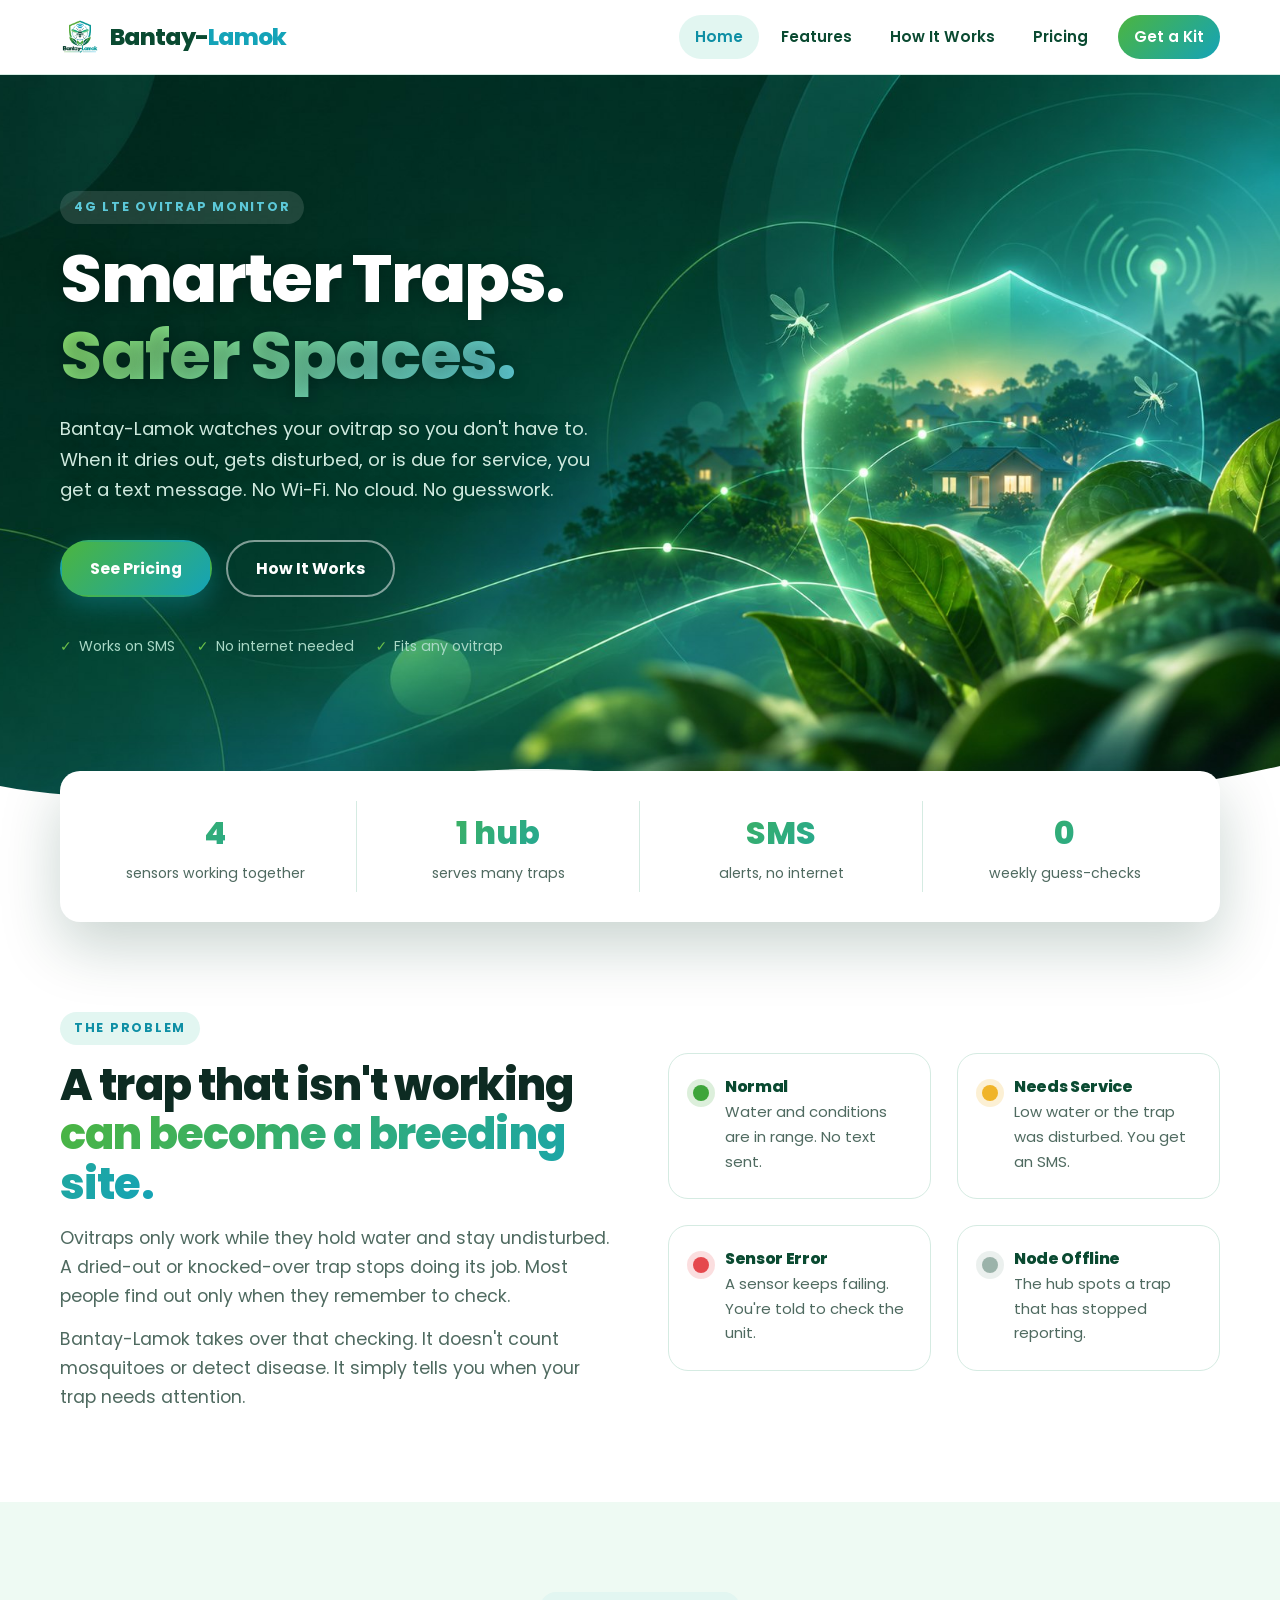
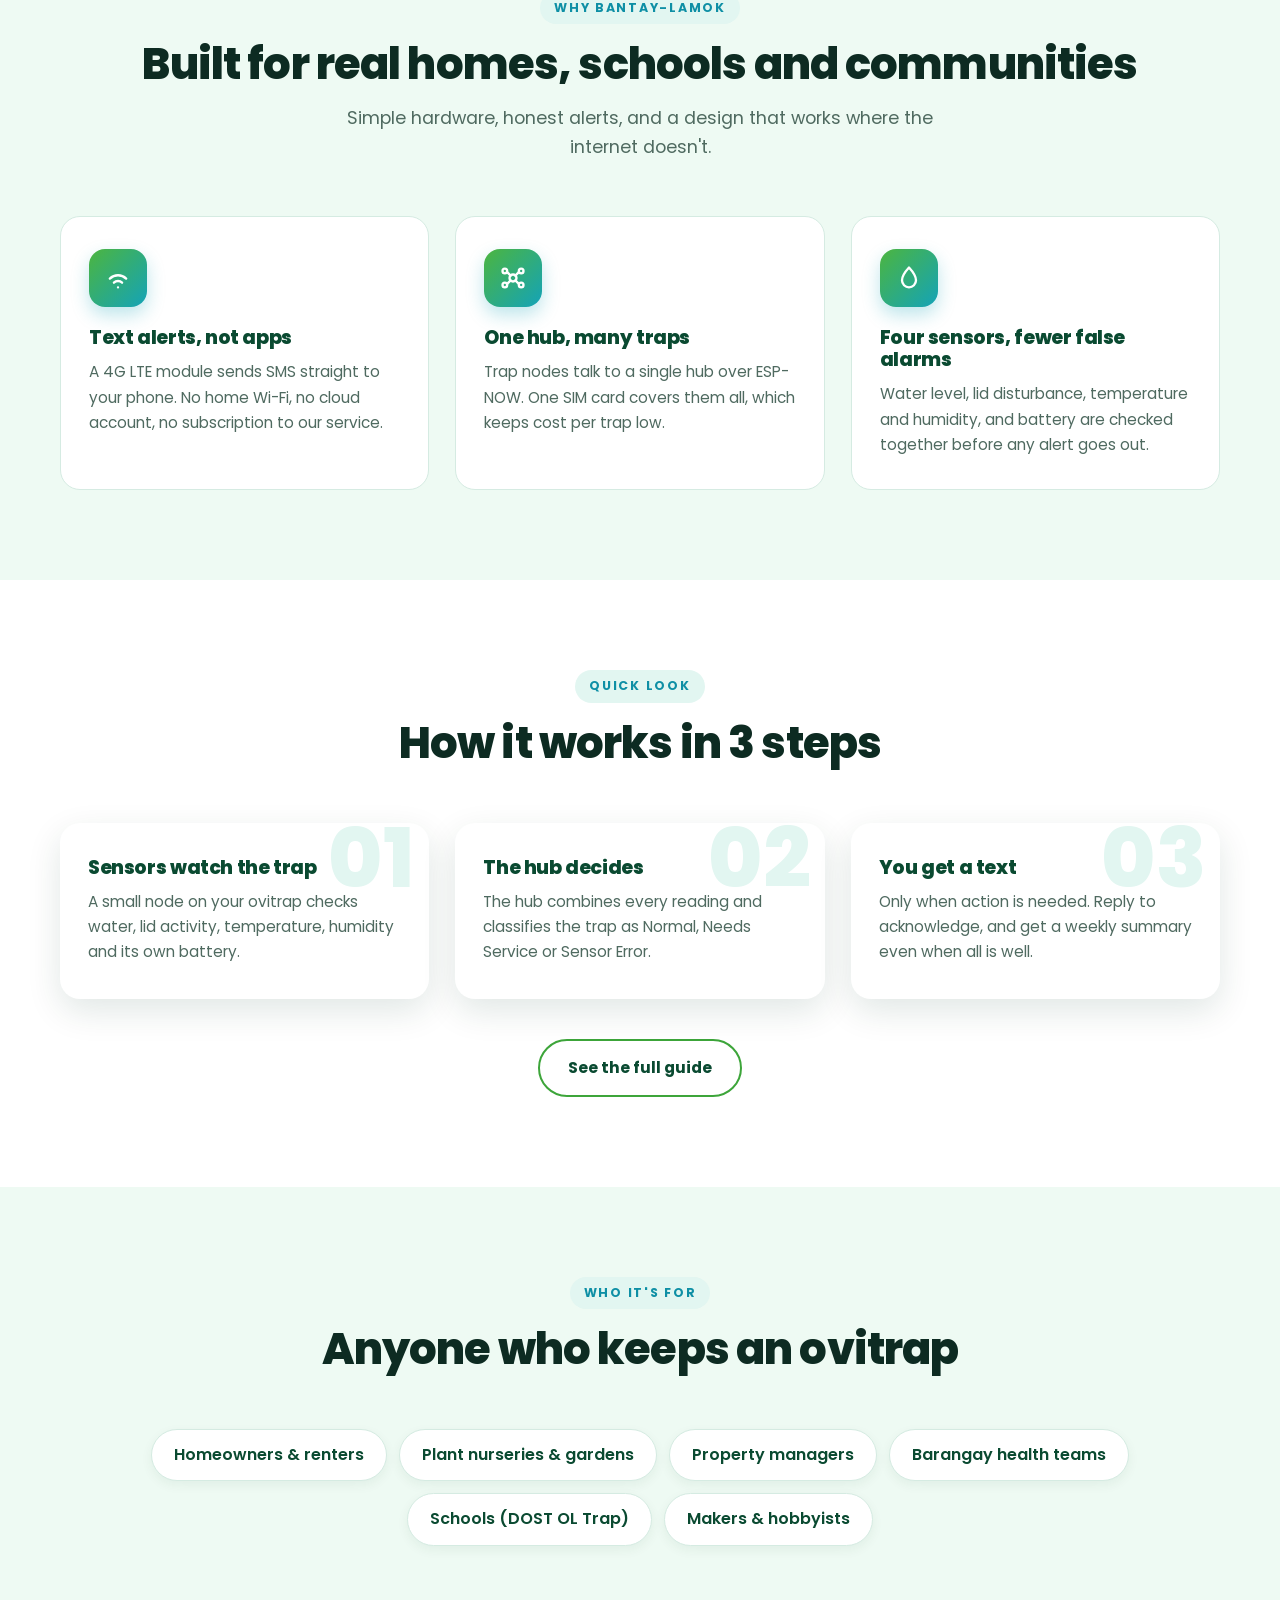
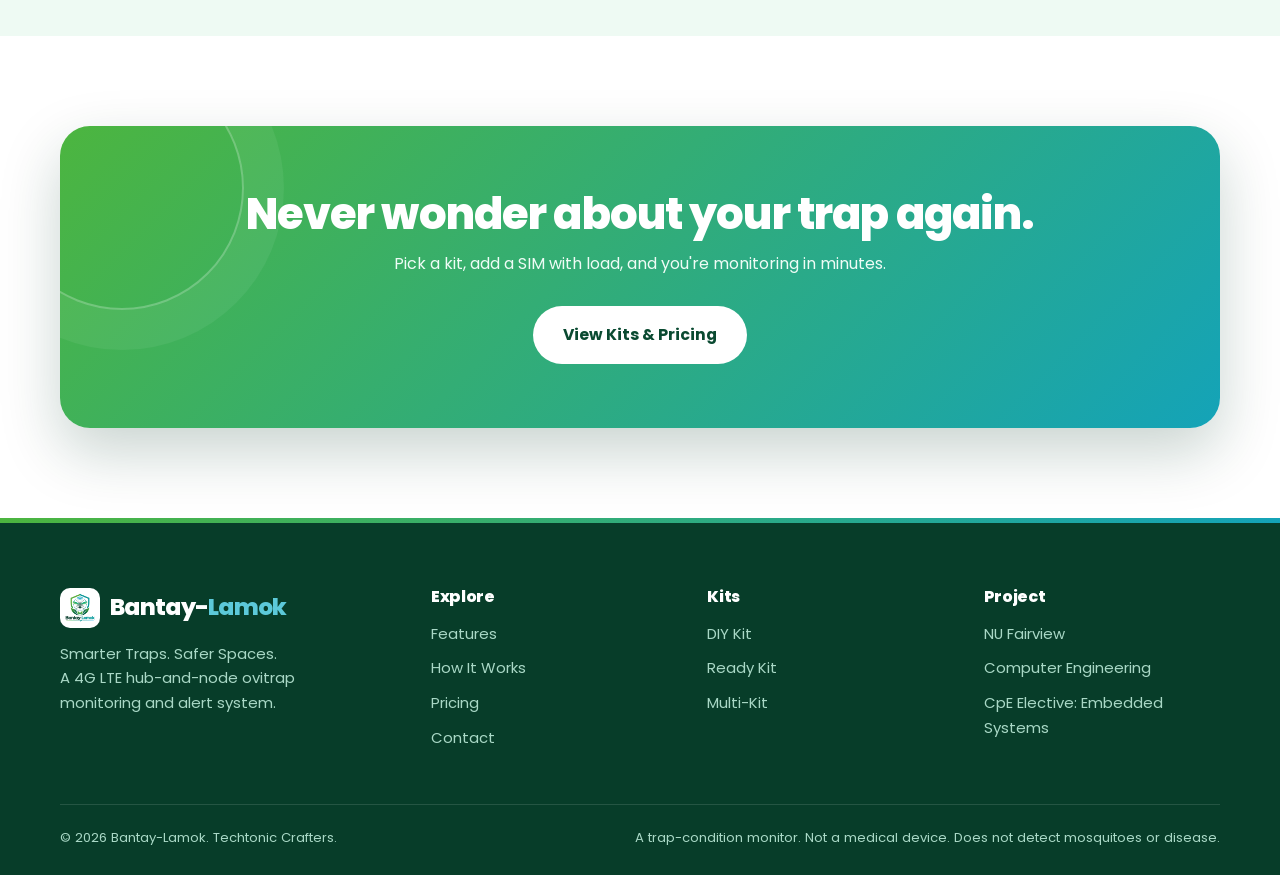
==== index.html @ 678645da "Add files via upload" ====
<!DOCTYPE html>
<html lang="en">
<head>
<meta charset="UTF-8">
<meta name="viewport" content="width=device-width, initial-scale=1">
<title>Bantay-Lamok | Smarter Traps. Safer Spaces.</title>
<meta name="description" content="Bantay-Lamok is a 4G LTE hub-and-node monitor that texts you when your ovitrap needs attention. No Wi-Fi or internet needed.">
<link rel="icon" href="logo.png">
<link rel="preconnect" href="https://fonts.googleapis.com">
<link rel="preconnect" href="https://fonts.gstatic.com" crossorigin>
<link href="https://fonts.googleapis.com/css2?family=Poppins:wght@400;500;600;700;800&display=swap" rel="stylesheet">
<link rel="stylesheet" href="styles.css?v=2">
</head>
<body>

<header class="nav">
  <div class="container nav-inner">
    <a href="index.html" class="brand"><img src="logo.png" alt="" width="40" height="40" style="width:40px;height:40px;object-fit:contain"><span>Bantay-<b>Lamok</b></span></a>
    <button class="burger" aria-label="Menu"><span></span><span></span><span></span></button>
    <nav class="nav-links">
      <a href="index.html" class="active">Home</a>
      <a href="features.html">Features</a>
      <a href="how-it-works.html">How It Works</a>
      <a href="pricing.html">Pricing</a>
      <a href="contact.html" class="nav-cta">Get a Kit</a>
    </nav>
  </div>
</header>

<section class="hero">

  <div class="container hero-grid">
    <div>
      <span class="eyebrow">4G LTE Ovitrap Monitor</span>
      <h1>Smarter Traps.<br><span class="grad-text" style="background:linear-gradient(135deg,#8be26a,#5cc9d9);-webkit-background-clip:text;background-clip:text">Safer Spaces.</span></h1>
      <p>Bantay-Lamok watches your ovitrap so you don't have to. When it dries out, gets disturbed, or is due for service, you get a text message. No Wi-Fi. No cloud. No guesswork.</p>
      <div class="hero-actions">
        <a href="pricing.html" class="btn btn-primary">See Pricing</a>
        <a href="how-it-works.html" class="btn btn-ghost">How It Works</a>
      </div>
      <div class="hero-badges">
        <span>Works on SMS</span>
        <span>No internet needed</span>
        <span>Fits any ovitrap</span>
      </div>
    </div>
  </div>
  <svg class="wave" viewBox="0 0 1440 70" preserveAspectRatio="none"><path fill="#fff" d="M0,40 C240,80 480,0 720,30 C960,60 1200,70 1440,20 L1440,70 L0,70 Z"/></svg>
</section>

<section class="strip">
  <div class="container">
    <div class="strip-grid reveal">
      <div class="stat"><strong>4</strong><span>sensors working together</span></div>
      <div class="stat"><strong>1 hub</strong><span>serves many traps</span></div>
      <div class="stat"><strong>SMS</strong><span>alerts, no internet</span></div>
      <div class="stat"><strong>0</strong><span>weekly guess-checks</span></div>
    </div>
  </div>
</section>

<section>
  <div class="container split">
    <div class="reveal">
      <span class="eyebrow">The Problem</span>
      <h2>A trap that isn't working <span class="grad-text">can become a breeding site.</span></h2>
      <p class="lead" style="margin-top:14px">Ovitraps only work while they hold water and stay undisturbed. A dried-out or knocked-over trap stops doing its job. Most people find out only when they remember to check.</p>
      <p class="lead" style="margin-top:14px">Bantay-Lamok takes over that checking. It doesn't count mosquitoes or detect disease. It simply tells you when your trap needs attention.</p>
    </div>
    <div class="grid g2 reveal">
      <div class="status-card"><span class="dot g"></span><div><h4>Normal</h4><p>Water and conditions are in range. No text sent.</p></div></div>
      <div class="status-card"><span class="dot y"></span><div><h4>Needs Service</h4><p>Low water or the trap was disturbed. You get an SMS.</p></div></div>
      <div class="status-card"><span class="dot r"></span><div><h4>Sensor Error</h4><p>A sensor keeps failing. You're told to check the unit.</p></div></div>
      <div class="status-card"><span class="dot" style="background:#9bb3aa;box-shadow:0 0 0 6px rgba(155,179,170,.2)"></span><div><h4>Node Offline</h4><p>The hub spots a trap that has stopped reporting.</p></div></div>
    </div>
  </div>
</section>

<section class="bg-mint">
  <div class="container">
    <div class="section-head center reveal">
      <span class="eyebrow">Why Bantay-Lamok</span>
      <h2>Built for real homes, schools and communities</h2>
      <p class="lead">Simple hardware, honest alerts, and a design that works where the internet doesn't.</p>
    </div>
    <div class="grid g3">
      <div class="card reveal"><div class="icon"><svg viewBox="0 0 24 24"><path d="M5 12.5a10 10 0 0 1 14 0M8.5 16a5 5 0 0 1 7 0M12 20h.01"/></svg></div><h3>Text alerts, not apps</h3><p>A 4G LTE module sends SMS straight to your phone. No home Wi-Fi, no cloud account, no subscription to our service.</p></div>
      <div class="card reveal"><div class="icon"><svg viewBox="0 0 24 24"><circle cx="12" cy="12" r="3"/><circle cx="5" cy="6" r="2"/><circle cx="19" cy="6" r="2"/><circle cx="5" cy="18" r="2"/><circle cx="19" cy="18" r="2"/><path d="M7 7l3 3M17 7l-3 3M7 17l3-3M17 17l-3-3"/></svg></div><h3>One hub, many traps</h3><p>Trap nodes talk to a single hub over ESP-NOW. One SIM card covers them all, which keeps cost per trap low.</p></div>
      <div class="card reveal"><div class="icon"><svg viewBox="0 0 24 24"><path d="M12 3s6 6.5 6 11a6 6 0 0 1-12 0c0-4.5 6-11 6-11z"/></svg></div><h3>Four sensors, fewer false alarms</h3><p>Water level, lid disturbance, temperature and humidity, and battery are checked together before any alert goes out.</p></div>
    </div>
  </div>
</section>

<section>
  <div class="container">
    <div class="section-head center reveal">
      <span class="eyebrow">Quick Look</span>
      <h2>How it works in 3 steps</h2>
    </div>
    <div class="steps">
      <div class="step reveal"><h3>Sensors watch the trap</h3><p>A small node on your ovitrap checks water, lid activity, temperature, humidity and its own battery.</p></div>
      <div class="step reveal"><h3>The hub decides</h3><p>The hub combines every reading and classifies the trap as Normal, Needs Service or Sensor Error.</p></div>
      <div class="step reveal"><h3>You get a text</h3><p>Only when action is needed. Reply to acknowledge, and get a weekly summary even when all is well.</p></div>
    </div>
    <div class="center" style="margin-top:40px"><a href="how-it-works.html" class="btn btn-outline">See the full guide</a></div>
  </div>
</section>

<section class="bg-mint">
  <div class="container">
    <div class="section-head center reveal">
      <span class="eyebrow">Who It's For</span>
      <h2>Anyone who keeps an ovitrap</h2>
    </div>
    <div class="chips reveal">
      <span class="chip">Homeowners &amp; renters</span>
      <span class="chip">Plant nurseries &amp; gardens</span>
      <span class="chip">Property managers</span>
      <span class="chip">Barangay health teams</span>
      <span class="chip">Schools (DOST OL Trap)</span>
      <span class="chip">Makers &amp; hobbyists</span>
    </div>
  </div>
</section>

<section>
  <div class="container">
    <div class="cta reveal">
      <h2>Never wonder about your trap again.</h2>
      <p>Pick a kit, add a SIM with load, and you're monitoring in minutes.</p>
      <a href="pricing.html" class="btn">View Kits &amp; Pricing</a>
    </div>
  </div>
</section>

<footer>
  <div class="container">
    <div class="foot-grid">
      <div>
        <a href="index.html" class="brand"><img src="logo.png" alt="" style="width:40px;height:40px;object-fit:contain;background:#fff;border-radius:10px;padding:3px"><span>Bantay-<b>Lamok</b></span></a>
        <p style="font-size:.93rem;max-width:300px">Smarter Traps. Safer Spaces.<br>A 4G LTE hub-and-node ovitrap monitoring and alert system.</p>
      </div>
      <div><h4>Explore</h4><ul><li><a href="features.html">Features</a></li><li><a href="how-it-works.html">How It Works</a></li><li><a href="pricing.html">Pricing</a></li><li><a href="contact.html">Contact</a></li></ul></div>
      <div><h4>Kits</h4><ul><li><a href="pricing.html">DIY Kit</a></li><li><a href="pricing.html">Ready Kit</a></li><li><a href="pricing.html">Multi-Kit</a></li></ul></div>
      <div><h4>Project</h4><ul><li>NU Fairview</li><li>Computer Engineering</li><li>CpE Elective: Embedded Systems</li></ul></div>
    </div>
    <div class="foot-bottom">
      <span>&copy; 2026 Bantay-Lamok. Techtonic Crafters.</span>
      <span>A trap-condition monitor. Not a medical device. Does not detect mosquitoes or disease.</span>
    </div>
  </div>
</footer>
<script src="script.js"></script>
</body>
</html>
---- styles.css ----
/* ===== Bantay-Lamok — Smarter Traps. Safer Spaces. ===== */
:root{
  --green-900:#073d29;
  --green-800:#0a4a31;
  --green-600:#3da53a;
  --green-400:#6cc04a;
  --teal-600:#0e8fa5;
  --teal-500:#14a3b8;
  --teal-300:#5cc9d9;
  --mint:#eefaf3;
  --mint-2:#e2f6f1;
  --ink:#0d2b22;
  --muted:#4f6a60;
  --line:#d5ebe2;
  --white:#fff;
  --grad:linear-gradient(135deg,#4cb53f 0%,#14a3b8 100%);
  --grad-dark:linear-gradient(160deg,#052f20 0%,#0a4a31 55%,#0b6b73 100%);
  --radius:20px;
  --shadow:0 12px 34px rgba(7,61,41,.12);
  --shadow-lg:0 24px 60px rgba(7,61,41,.22);
}
*{box-sizing:border-box;margin:0;padding:0}
html{scroll-behavior:smooth}
body{font-family:'Poppins',system-ui,-apple-system,'Segoe UI',sans-serif;color:var(--ink);background:#fff;line-height:1.65;-webkit-font-smoothing:antialiased}
img,svg{max-width:100%;display:block}
a{color:inherit;text-decoration:none}
ul{list-style:none}
.container{width:min(1160px,92%);margin-inline:auto}
section{padding:90px 0}
h1,h2,h3,h4{line-height:1.15;font-weight:800;letter-spacing:-.02em}
h1{font-size:clamp(2.4rem,5.6vw,4.2rem)}
h2{font-size:clamp(1.8rem,3.6vw,2.7rem)}
h3{font-size:1.2rem}
.grad-text{background:var(--grad);-webkit-background-clip:text;background-clip:text;color:transparent}
.eyebrow{display:inline-block;font-size:.78rem;font-weight:700;letter-spacing:.14em;text-transform:uppercase;color:var(--teal-600);background:var(--mint-2);padding:6px 14px;border-radius:99px;margin-bottom:16px}
.lead{font-size:1.1rem;color:var(--muted);max-width:640px}
.center{text-align:center}
.center .lead{margin-inline:auto}
.section-head{margin-bottom:54px}
.section-head h2{margin-bottom:14px}

/* ===== Buttons ===== */
.btn{display:inline-flex;align-items:center;gap:8px;font:inherit;font-weight:700;font-size:.98rem;padding:14px 28px;border-radius:99px;border:2px solid transparent;cursor:pointer;transition:.25s}
.btn-primary{background:var(--grad);color:#fff;box-shadow:0 10px 24px rgba(20,163,184,.35)}
.btn-primary:hover{transform:translateY(-3px);box-shadow:0 16px 30px rgba(20,163,184,.45)}
.btn-ghost{border-color:rgba(255,255,255,.5);color:#fff}
.btn-ghost:hover{background:#fff;color:var(--green-800)}
.btn-outline{border-color:var(--green-600);color:var(--green-800)}
.btn-outline:hover{background:var(--green-600);color:#fff}
.btn-block{width:100%;justify-content:center}

/* ===== Navbar ===== */
.nav{position:sticky;top:0;z-index:50;background:rgba(255,255,255,.92);backdrop-filter:blur(14px);border-bottom:1px solid var(--line)}
.nav-inner{display:flex;align-items:center;justify-content:space-between;height:74px}
.brand{display:flex;align-items:center;gap:10px;font-weight:800;font-size:1.45rem;letter-spacing:-.03em;color:var(--green-800)}
.brand b{color:var(--teal-500);font-weight:800}
.brand svg{width:34px;height:38px}
.nav-links{display:flex;align-items:center;gap:6px}
.nav-links a{font-weight:600;font-size:.95rem;padding:9px 16px;border-radius:99px;color:var(--green-800);transition:.2s}
.nav-links a:hover{background:var(--mint-2)}
.nav-links a.active{background:var(--mint-2);color:var(--teal-600)}
.nav-links a.nav-cta{background:var(--grad);color:#fff;margin-left:8px}
.nav-links a.nav-cta:hover{filter:brightness(1.07)}
.burger{display:none;background:none;border:0;cursor:pointer;width:42px;height:42px}
.burger span{display:block;height:3px;width:24px;background:var(--green-800);margin:5px auto;border-radius:3px;transition:.25s}

/* ===== Hero ===== */
.hero{background:var(--grad-dark);color:#fff;position:relative;overflow:hidden;padding:100px 0 120px}
.hero::before,.hero::after{content:"";position:absolute;border-radius:50%;border:2px solid rgba(92,201,217,.22)}
.hero::before{width:640px;height:640px;right:-160px;top:-120px;box-shadow:0 0 0 70px rgba(92,201,217,.05),0 0 0 140px rgba(92,201,217,.04)}
.hero::after{width:300px;height:300px;left:-90px;bottom:-110px;border-color:rgba(108,192,74,.3)}
.hero-grid{display:grid;grid-template-columns:1.15fr .85fr;gap:50px;align-items:center;position:relative;z-index:2}
.hero .eyebrow{background:rgba(255,255,255,.12);color:var(--teal-300)}
.hero h1{margin-bottom:20px}
.hero p{font-size:1.15rem;color:#cfeadf;max-width:540px;margin-bottom:34px}
.hero-actions{display:flex;flex-wrap:wrap;gap:14px}
.hero-badges{display:flex;flex-wrap:wrap;gap:10px 22px;margin-top:38px;font-size:.88rem;color:#a9d8c6}
.hero-badges span::before{content:"✓";color:var(--green-400);font-weight:800;margin-right:7px}
.hero-visual{position:relative;display:grid;place-items:center}
.logo-card{background:#fff;border-radius:34px;padding:26px;box-shadow:var(--shadow-lg);width:min(380px,100%);aspect-ratio:1;display:grid;place-items:center;animation:float 6s ease-in-out infinite}
.logo-card img{width:100%;height:100%;object-fit:contain}
.logo-fallback{display:none;text-align:center}
.logo-fallback svg{width:120px;margin:0 auto 12px}
.logo-fallback strong{font-size:2rem;color:var(--green-800)}
.logo-fallback strong b{color:var(--teal-500)}
.pulse{position:absolute;inset:auto;width:100%;max-width:440px;aspect-ratio:1;border-radius:50%;border:2px solid var(--teal-300);opacity:0;animation:ping 3.6s infinite}
.pulse:nth-child(2){animation-delay:1.2s}
.pulse:nth-child(3){animation-delay:2.4s}
@keyframes ping{0%{transform:scale(.7);opacity:.7}100%{transform:scale(1.25);opacity:0}}
@keyframes float{50%{transform:translateY(-14px)}}
.wave{position:absolute;bottom:-1px;left:0;width:100%;height:70px;z-index:3}

/* ===== Page header (inner pages) ===== */
.page-hero{background:var(--grad-dark);color:#fff;padding:84px 0 100px;position:relative;overflow:hidden;text-align:center}
.page-hero::before{content:"";position:absolute;width:520px;height:520px;border-radius:50%;border:2px solid rgba(92,201,217,.22);right:-120px;top:-200px;box-shadow:0 0 0 60px rgba(92,201,217,.05)}
.page-hero .eyebrow{background:rgba(255,255,255,.12);color:var(--teal-300)}
.page-hero h1{font-size:clamp(2.2rem,4.6vw,3.4rem);margin-bottom:16px;position:relative}
.page-hero p{color:#cfeadf;max-width:620px;margin-inline:auto;font-size:1.1rem;position:relative}

/* ===== Stats strip ===== */
.strip{margin-top:-44px;position:relative;z-index:5;padding:0}
.strip-grid{background:#fff;border-radius:var(--radius);box-shadow:var(--shadow-lg);display:grid;grid-template-columns:repeat(4,1fr);padding:30px 14px}
.stat{text-align:center;padding:6px 14px;border-right:1px solid var(--line)}
.stat:last-child{border:0}
.stat strong{display:block;font-size:2rem;font-weight:800;background:var(--grad);-webkit-background-clip:text;background-clip:text;color:transparent}
.stat span{font-size:.88rem;color:var(--muted)}

/* ===== Cards / grids ===== */
.grid{display:grid;gap:26px}
.g3{grid-template-columns:repeat(3,1fr)}
.g2{grid-template-columns:repeat(2,1fr)}
.g4{grid-template-columns:repeat(4,1fr)}
.card{background:#fff;border:1px solid var(--line);border-radius:var(--radius);padding:32px 28px;transition:.3s;position:relative}
.card:hover{transform:translateY(-8px);box-shadow:var(--shadow);border-color:transparent}
.icon{width:58px;height:58px;border-radius:16px;background:var(--grad);display:grid;place-items:center;margin-bottom:20px;box-shadow:0 8px 18px rgba(20,163,184,.28)}
.icon svg{width:28px;height:28px;stroke:#fff;fill:none;stroke-width:2;stroke-linecap:round;stroke-linejoin:round}
.card h3{margin-bottom:10px;color:var(--green-800)}
.card p{color:var(--muted);font-size:.96rem}
.bg-mint{background:var(--mint)}

/* ===== Steps ===== */
.steps{counter-reset:s;display:grid;grid-template-columns:repeat(3,1fr);gap:26px}
.step{background:#fff;border-radius:var(--radius);padding:34px 28px;box-shadow:var(--shadow);position:relative;overflow:hidden}
.step::before{counter-increment:s;content:"0" counter(s);position:absolute;top:-6px;right:14px;font-size:5.2rem;font-weight:800;color:var(--mint-2);line-height:1}
.step h3{color:var(--green-800);margin-bottom:10px;position:relative}
.step p{color:var(--muted);font-size:.96rem;position:relative}

/* ===== Flow diagram ===== */
.flow{display:flex;align-items:stretch;justify-content:center;gap:0;flex-wrap:wrap}
.flow-node{background:#fff;border:2px solid var(--line);border-radius:18px;padding:20px 18px;text-align:center;width:190px;box-shadow:var(--shadow)}
.flow-node .emoji{font-size:1.9rem}
.flow-node h4{font-size:1rem;margin:6px 0 4px;color:var(--green-800)}
.flow-node small{color:var(--muted);font-size:.8rem;display:block;line-height:1.4}
.flow-arrow{display:grid;place-items:center;width:64px;color:var(--teal-500);font-weight:800;font-size:.7rem;text-align:center}
.flow-arrow::before{content:"";display:block;width:100%;height:3px;background:var(--grad);border-radius:3px;margin-bottom:4px}

/* ===== Timeline (how to use) ===== */
.timeline{max-width:820px;margin:0 auto;position:relative}
.timeline::before{content:"";position:absolute;left:27px;top:10px;bottom:10px;width:3px;background:var(--grad);border-radius:3px}
.t-item{display:grid;grid-template-columns:56px 1fr;gap:24px;margin-bottom:36px;position:relative}
.t-num{width:56px;height:56px;border-radius:50%;background:var(--grad);color:#fff;font-weight:800;font-size:1.25rem;display:grid;place-items:center;box-shadow:0 0 0 7px #fff,0 0 0 9px var(--line);z-index:2}
.t-body{background:#fff;border:1px solid var(--line);border-radius:var(--radius);padding:24px 28px;box-shadow:var(--shadow)}
.t-body h3{color:var(--green-800);margin-bottom:8px}
.t-body p,.t-body li{color:var(--muted);font-size:.96rem}
.t-body ul{margin-top:10px;padding-left:2px}
.t-body li{padding-left:22px;position:relative;margin-bottom:5px}
.t-body li::before{content:"›";position:absolute;left:4px;color:var(--teal-500);font-weight:800}
code,.kbd{font-family:ui-monospace,Consolas,monospace;background:var(--mint-2);color:var(--green-800);padding:2px 9px;border-radius:7px;font-size:.9em;font-weight:600}

/* ===== Dashboard access panel ===== */
.access{background:var(--grad-dark);color:#fff;border-radius:28px;padding:54px;display:grid;grid-template-columns:1fr 1fr;gap:44px;align-items:center;box-shadow:var(--shadow-lg);position:relative;overflow:hidden}
.access::after{content:"";position:absolute;right:-90px;bottom:-90px;width:300px;height:300px;border-radius:50%;border:2px solid rgba(92,201,217,.25);box-shadow:0 0 0 40px rgba(92,201,217,.05)}
.access h2{margin-bottom:14px}
.access p{color:#cfeadf}
.access ol{counter-reset:a;margin-top:22px}
.access li{counter-increment:a;position:relative;padding:12px 0 12px 52px;color:#e6f6ef;font-size:.97rem}
.access li::before{content:counter(a);position:absolute;left:0;top:8px;width:36px;height:36px;border-radius:50%;background:rgba(255,255,255,.14);border:1px solid rgba(255,255,255,.3);display:grid;place-items:center;font-weight:800}
.access code{background:rgba(255,255,255,.14);color:#fff}
.phone{background:#0b1f18;border:6px solid #1f3d33;border-radius:34px;padding:22px 18px;max-width:300px;margin-inline:auto;position:relative;z-index:2;box-shadow:var(--shadow-lg)}
.phone .bar{height:6px;width:70px;background:#1f3d33;border-radius:9px;margin:0 auto 16px}
.phone .row{background:rgba(255,255,255,.07);border-radius:12px;padding:11px 14px;margin-bottom:10px;display:flex;justify-content:space-between;align-items:center;font-size:.82rem;color:#d8efe5}
.phone .row strong{color:#fff}
.pill{font-size:.7rem;font-weight:700;padding:3px 10px;border-radius:99px}
.pill.ok{background:#1b6b3a;color:#b9f7cf}
.pill.warn{background:#7a5a0a;color:#ffe29a}
.pill.err{background:#7a1f1f;color:#ffc4c4}

/* ===== Status chips ===== */
.status-card{display:flex;gap:16px;align-items:flex-start;background:#fff;border:1px solid var(--line);border-radius:var(--radius);padding:24px}
.dot{width:16px;height:16px;border-radius:50%;margin-top:7px;flex:none}
.dot.g{background:var(--green-600);box-shadow:0 0 0 6px rgba(61,165,58,.18)}
.dot.y{background:#f0b429;box-shadow:0 0 0 6px rgba(240,180,41,.2)}
.dot.r{background:#e5484d;box-shadow:0 0 0 6px rgba(229,72,77,.18)}
.status-card h4{margin-bottom:4px;color:var(--green-800)}
.status-card p{color:var(--muted);font-size:.93rem}

/* ===== SMS bubble ===== */
.sms{background:#fff;border-radius:22px;box-shadow:var(--shadow-lg);padding:22px;max-width:380px;border:1px solid var(--line)}
.sms .from{font-size:.78rem;color:var(--muted);margin-bottom:10px;font-weight:600}
.bubble{background:var(--mint-2);border-radius:18px 18px 18px 4px;padding:14px 16px;font-size:.9rem;color:var(--ink);margin-bottom:10px;line-height:1.5}
.bubble.me{background:var(--grad);color:#fff;border-radius:18px 18px 4px 18px;margin-left:50px;text-align:right}
.split{display:grid;grid-template-columns:1fr 1fr;gap:56px;align-items:center}

/* ===== Notice ===== */
.notice{background:#fff8e6;border:1px solid #f4dc9a;border-left:6px solid #f0b429;border-radius:14px;padding:20px 24px;color:#6b520c;font-size:.94rem}
.notice strong{color:#4d3a05}
.notice.teal{background:var(--mint-2);border-color:#bfe6e0;border-left-color:var(--teal-500);color:var(--green-800)}

/* ===== Pricing ===== */
.price-grid{display:grid;grid-template-columns:repeat(3,1fr);gap:28px;align-items:stretch}
.price-card{background:#fff;border:2px solid var(--line);border-radius:26px;padding:38px 32px;display:flex;flex-direction:column;position:relative;transition:.3s}
.price-card:hover{transform:translateY(-8px);box-shadow:var(--shadow)}
.price-card.featured{border-color:transparent;background:linear-gradient(#fff,#fff) padding-box,var(--grad) border-box;border:3px solid transparent;box-shadow:var(--shadow-lg);transform:scale(1.03)}
.price-card.featured:hover{transform:scale(1.03) translateY(-8px)}
.ribbon{position:absolute;top:-15px;left:50%;transform:translateX(-50%);background:var(--grad);color:#fff;font-size:.74rem;font-weight:800;letter-spacing:.1em;text-transform:uppercase;padding:7px 18px;border-radius:99px;white-space:nowrap}
.price-card h3{font-size:1.4rem;color:var(--green-800)}
.tag{color:var(--muted);font-size:.93rem;margin:6px 0 20px;min-height:48px}
.price{font-size:2.9rem;font-weight:800;color:var(--green-900);letter-spacing:-.04em;line-height:1}
.price small{font-size:.9rem;font-weight:600;color:var(--muted);letter-spacing:0}
.price-note{font-size:.82rem;color:var(--muted);margin:8px 0 24px}
.price-card ul{margin-bottom:30px;flex:1}
.price-card li{padding:8px 0 8px 30px;position:relative;font-size:.94rem;border-bottom:1px dashed var(--line)}
.price-card li:last-child{border:0}
.price-card li::before{content:"✓";position:absolute;left:0;top:8px;width:20px;height:20px;border-radius:50%;background:var(--mint-2);color:var(--green-600);font-size:.72rem;font-weight:800;display:grid;place-items:center}
table{width:100%;border-collapse:collapse;background:#fff;border-radius:var(--radius);overflow:hidden;box-shadow:var(--shadow)}
th,td{padding:16px 20px;text-align:left;font-size:.94rem;border-bottom:1px solid var(--line)}
th{background:var(--green-800);color:#fff;font-weight:700}
td:not(:first-child),th:not(:first-child){text-align:center}
tr:last-child td{border:0}
tr:nth-child(even) td{background:var(--mint)}
.yes{color:var(--green-600);font-weight:800}
.no{color:#b6c5be}
.table-wrap{overflow-x:auto;border-radius:var(--radius)}

/* ===== FAQ ===== */
.faq{max-width:820px;margin:0 auto}
details{background:#fff;border:1px solid var(--line);border-radius:16px;margin-bottom:14px;overflow:hidden;transition:.25s}
details[open]{box-shadow:var(--shadow);border-color:var(--teal-300)}
summary{cursor:pointer;padding:20px 26px;font-weight:700;color:var(--green-800);list-style:none;display:flex;justify-content:space-between;align-items:center;gap:14px}
summary::-webkit-details-marker{display:none}
summary::after{content:"+";font-size:1.5rem;color:var(--teal-500);transition:.25s;flex:none}
details[open] summary::after{transform:rotate(45deg)}
details p{padding:0 26px 22px;color:var(--muted);font-size:.96rem}

/* ===== Audience chips ===== */
.chips{display:flex;flex-wrap:wrap;gap:12px;justify-content:center}
.chip{background:#fff;border:1px solid var(--line);padding:12px 22px;border-radius:99px;font-weight:600;color:var(--green-800);box-shadow:0 4px 12px rgba(7,61,41,.06);transition:.2s}
.chip:hover{background:var(--grad);color:#fff;border-color:transparent;transform:translateY(-3px)}

/* ===== CTA band ===== */
.cta{background:var(--grad);color:#fff;border-radius:30px;padding:64px 40px;text-align:center;position:relative;overflow:hidden;box-shadow:var(--shadow-lg)}
.cta::before{content:"";position:absolute;left:-60px;top:-60px;width:240px;height:240px;border-radius:50%;border:2px solid rgba(255,255,255,.25);box-shadow:0 0 0 40px rgba(255,255,255,.06)}
.cta h2{margin-bottom:12px;position:relative}
.cta p{max-width:560px;margin:0 auto 28px;color:#effcf6;position:relative}
.cta .btn{background:#fff;color:var(--green-800);position:relative}
.cta .btn:hover{transform:translateY(-3px);box-shadow:0 14px 28px rgba(0,0,0,.2)}

/* ===== Contact ===== */
.contact-grid{display:grid;grid-template-columns:.8fr 1.2fr;gap:40px}
.contact-info .item{display:flex;gap:16px;margin-bottom:26px}
.contact-info .icon{margin:0;flex:none}
.contact-info h4{color:var(--green-800);margin-bottom:2px}
.contact-info p{color:var(--muted);font-size:.95rem}
form{background:#fff;border:1px solid var(--line);border-radius:var(--radius);padding:38px;box-shadow:var(--shadow)}
.field{margin-bottom:20px}
label{display:block;font-weight:600;font-size:.88rem;margin-bottom:7px;color:var(--green-800)}
input,select,textarea{width:100%;font:inherit;padding:14px 16px;border:2px solid var(--line);border-radius:12px;background:var(--mint);color:var(--ink);transition:.2s}
input:focus,select:focus,textarea:focus{outline:0;border-color:var(--teal-500);background:#fff;box-shadow:0 0 0 4px rgba(20,163,184,.15)}
textarea{min-height:130px;resize:vertical}
.two{display:grid;grid-template-columns:1fr 1fr;gap:18px}

/* ===== Footer ===== */
footer{background:var(--green-900);color:#a9d8c6;padding:70px 0 26px;position:relative}
footer::before{content:"";position:absolute;top:0;left:0;right:0;height:5px;background:var(--grad)}
.foot-grid{display:grid;grid-template-columns:1.4fr 1fr 1fr 1fr;gap:40px;margin-bottom:44px}
footer .brand{color:#fff;margin-bottom:14px}
footer .brand b{color:var(--teal-300)}
footer h4{color:#fff;font-size:1rem;margin-bottom:16px}
footer li{margin-bottom:10px;font-size:.93rem}
footer a:hover{color:#fff}
.foot-bottom{border-top:1px solid rgba(255,255,255,.12);padding-top:22px;font-size:.82rem;display:flex;justify-content:space-between;flex-wrap:wrap;gap:10px}

/* ===== Reveal on scroll ===== */
.reveal{opacity:0;transform:translateY(26px);transition:.7s ease}
.reveal.in{opacity:1;transform:none}

/* ===== Responsive ===== */
@media(max-width:980px){
  .hero-grid,.split,.access,.contact-grid{grid-template-columns:1fr}
  .hero-visual{order:-1}
  .logo-card{width:260px}
  .g3,.steps,.price-grid{grid-template-columns:1fr}
  .g4{grid-template-columns:repeat(2,1fr)}
  .price-card.featured{transform:none}
  .price-card.featured:hover{transform:translateY(-8px)}
  .strip-grid{grid-template-columns:repeat(2,1fr);gap:18px 0}
  .stat:nth-child(2){border:0}
  .foot-grid{grid-template-columns:1fr 1fr}
  .access{padding:36px 26px}
  .flow-arrow{width:100%;height:40px}
  .flow-arrow::before{width:3px;height:100%;margin:0}
  .flow{flex-direction:column;align-items:center}
}
@media(max-width:820px){
  .burger{display:block}
  .nav-links{position:absolute;top:74px;left:0;right:0;background:#fff;flex-direction:column;align-items:stretch;padding:14px 4%;border-bottom:1px solid var(--line);display:none;box-shadow:var(--shadow)}
  .nav-links.open{display:flex}
  .nav-links a{padding:14px 18px}
  .nav-links a.nav-cta{margin:8px 0 0;text-align:center}
}
@media(max-width:600px){
  section{padding:64px 0}
  .g2,.g4,.two,.foot-grid{grid-template-columns:1fr}
  .t-item{grid-template-columns:44px 1fr;gap:14px}
  .t-num{width:44px;height:44px;font-size:1rem}
  .timeline::before{left:21px}
  .t-body{padding:20px}
  form{padding:26px 20px}
}
@media(prefers-reduced-motion:reduce){*{animation:none!important;transition:none!important}.reveal{opacity:1;transform:none}}

/* ===== HERO REDESIGN: abstract animated background + network visual ===== */
.hero{background:
  radial-gradient(900px 520px at 85% 15%,rgba(20,163,184,.38),transparent 60%),
  radial-gradient(700px 520px at 5% 100%,rgba(61,165,58,.30),transparent 60%),
  linear-gradient(160deg,#041f15 0%,#07402c 50%,#0a5560 100%)}
.hero::before,.hero::after{display:none}
.hero-bg{position:absolute;inset:0;z-index:1;overflow:hidden;pointer-events:none}
.hero-bg .hex{position:absolute;inset:0;-webkit-mask-image:radial-gradient(ellipse 75% 85% at 72% 40%,#000 0%,transparent 75%);mask-image:radial-gradient(ellipse 75% 85% at 72% 40%,#000 0%,transparent 75%)}
.orb{position:absolute;border-radius:50%;filter:blur(70px);opacity:.55}
.o1{width:420px;height:420px;background:#14a3b8;right:-60px;top:-80px;animation:drift 16s ease-in-out infinite}
.o2{width:340px;height:340px;background:#3da53a;left:-90px;bottom:-60px;animation:drift 20s ease-in-out -6s infinite reverse}
.o3{width:220px;height:220px;background:#5cc9d9;left:42%;top:30%;opacity:.22;animation:drift 18s ease-in-out -3s infinite}
@keyframes drift{50%{transform:translate(40px,-30px) scale(1.12)}}
.contours{position:absolute;inset:0;width:100%;height:100%;animation:sway 14s ease-in-out infinite}
@keyframes sway{50%{transform:translateX(-28px)}}
.leaf{position:absolute;width:260px;bottom:-10px;transform-origin:bottom;animation:leafsway 9s ease-in-out infinite}
.leaf-a{left:-20px}
.leaf-b{left:150px;width:170px;opacity:.7;animation-delay:-3s}
@keyframes leafsway{50%{transform:rotate(3deg) translateY(-6px)}}
.bubbles i{position:absolute;bottom:-30px;left:var(--l);width:var(--s);height:var(--s);border-radius:50%;border:1.5px solid rgba(92,201,217,.5);background:radial-gradient(circle at 30% 30%,rgba(255,255,255,.35),transparent 62%);opacity:0;animation:rise var(--d) linear var(--dl) infinite}
@keyframes rise{0%{transform:translate(0,0);opacity:0}10%{opacity:.9}100%{transform:translate(24px,-780px);opacity:0}}

/* Right-hand network visual */
.orbit{position:relative;width:min(500px,100%);aspect-ratio:1;display:grid;place-items:center}
.orbit .net{position:absolute;inset:0;width:100%;height:100%;overflow:visible}
.sweep{position:absolute;inset:4%;border-radius:50%;background:conic-gradient(from 0deg,rgba(92,201,217,0) 0deg,rgba(92,201,217,0) 290deg,rgba(92,201,217,.38) 360deg);-webkit-mask-image:radial-gradient(circle,transparent 24%,#000 25%);mask-image:radial-gradient(circle,transparent 24%,#000 25%);animation:spin 6s linear infinite}
@keyframes spin{to{transform:rotate(360deg)}}
.ring{transform-origin:250px 250px}
.r-slow{animation:spin 80s linear infinite}
.r-rev{animation:spin 60s linear infinite reverse}
.link{stroke-dasharray:6 8;animation:flow 1.4s linear infinite}
@keyframes flow{to{stroke-dashoffset:-28}}
.pkt{filter:drop-shadow(0 0 6px #5cc9d9)}
.halo{fill:none;stroke:#5cc9d9;stroke-width:2;transform-box:fill-box;transform-origin:center;animation:halo 3s ease-out infinite}
@keyframes halo{0%{transform:scale(1);opacity:.8}100%{transform:scale(2.1);opacity:0}}
.core{position:relative;z-index:2;width:36%;aspect-ratio:1;border-radius:50%;background:#fff;display:grid;place-items:center;padding:5%;box-shadow:0 0 0 10px rgba(255,255,255,.12),0 0 0 22px rgba(92,201,217,.12),0 0 70px 10px rgba(92,201,217,.45),0 20px 50px rgba(0,0,0,.35);animation:corepulse 4s ease-in-out infinite}
.core img{width:100%;height:100%;object-fit:contain}
@keyframes corepulse{50%{box-shadow:0 0 0 14px rgba(255,255,255,.10),0 0 0 30px rgba(92,201,217,.08),0 0 90px 16px rgba(92,201,217,.55),0 20px 50px rgba(0,0,0,.35)}}

/* Floating glass chips */
.chip-float{position:absolute;z-index:3;display:flex;align-items:center;gap:12px;background:rgba(255,255,255,.12);border:1px solid rgba(255,255,255,.28);backdrop-filter:blur(12px);-webkit-backdrop-filter:blur(12px);border-radius:16px;padding:11px 16px;color:#fff;box-shadow:0 14px 34px rgba(0,0,0,.28);animation:bob 6s ease-in-out infinite}
.chip-float b{display:block;font-size:.84rem;line-height:1.2}
.chip-float small{display:block;font-size:.72rem;color:#bfe6d8;line-height:1.3}
.chip-float .dot{width:11px;height:11px;margin:0}
.cf1{left:-6%;top:12%}
.cf2{right:-4%;bottom:14%;animation-delay:-2s}
.cf3{left:2%;bottom:6%;animation-delay:-4s}
@keyframes bob{50%{transform:translateY(-10px)}}

@media(max-width:980px){
  .orbit{width:min(420px,92vw);margin-inline:auto}
  .cf1{left:0}.cf2{right:0}.cf3{left:4%}
  .leaf-b{display:none}
}
@media(max-width:520px){
  .chip-float{padding:8px 12px}
  .cf3{display:none}
}

/* Hero hub: signal glyph instead of logo */
.core{background:linear-gradient(145deg,#4cb53f 0%,#14a3b8 100%);padding:0;flex-direction:column;gap:2px;align-content:center;color:#fff}
.core svg{width:52%;height:auto;display:block;margin-top:6%}
.core span{font-weight:800;font-size:clamp(.7rem,1.6vw,.95rem);letter-spacing:.28em;margin-top:-2%;padding-left:.28em}
.arc{animation:arc 2.4s ease-in-out infinite}
.a1{animation-delay:0s}.a2{animation-delay:.25s}.a3{animation-delay:.5s}
@keyframes arc{0%,100%{opacity:.35}40%{opacity:1}}

/* ===== HERO: photo background (hero-bg.jpg) with text on the left ===== */
.hero{
  background:#06301f url("hero-bg.jpg") right center/cover no-repeat;
  min-height:min(88vh,740px);
  display:flex;align-items:center;
  padding:90px 0 130px;
}
.hero::before{
  content:"";display:block;position:absolute;inset:0;width:auto;height:auto;
  right:auto;top:0;border:0;border-radius:0;box-shadow:none;
  background:linear-gradient(90deg,rgba(3,28,19,.72) 0%,rgba(3,28,19,.38) 42%,rgba(3,28,19,0) 68%);
  z-index:1;
}
.hero-grid{grid-template-columns:1fr;width:min(1160px,92%)}
.hero-grid>div{max-width:620px}
.hero h1,.hero p{text-shadow:0 2px 18px rgba(0,0,0,.28)}
@media(max-width:980px){
  .hero{background-position:70% center;min-height:0;padding:80px 0 120px}
  .hero::before{background:linear-gradient(180deg,rgba(3,28,19,.78) 0%,rgba(3,28,19,.55) 60%,rgba(3,28,19,.35) 100%)}
}

/* ===== Phone only: home hero (matches the approved mobile layout; desktop untouched) ===== */
@media(max-width:700px){
  .hero{background-size:auto 160%;background-position:77% 41%;min-height:0;padding:58px 0 100px}
  .hero::before{left:0;right:0;width:auto;background:
    linear-gradient(180deg,rgba(3,28,19,.4) 0%,rgba(3,28,19,0) 28%),
    linear-gradient(90deg,rgba(3,28,19,.88) 0%,rgba(3,28,19,.66) 55%,rgba(3,28,19,.06) 100%)}
  .hero p{font-size:1.05rem;line-height:1.65;max-width:19rem;color:#e6f6ef;margin-bottom:28px;text-shadow:0 1px 12px rgba(0,0,0,.55)}
  .hero-actions{display:inline-flex;flex-direction:column;align-items:stretch;gap:12px}
  .hero-actions .btn{justify-content:center;padding:14px 28px}
  .hero-actions .btn-primary::after{content:"\2192";font-weight:700}
  .hero-badges{flex-direction:column;gap:14px;margin-top:34px;font-size:1rem;color:#e6f6ef}
  .hero-badges span::before{margin-right:12px}
}
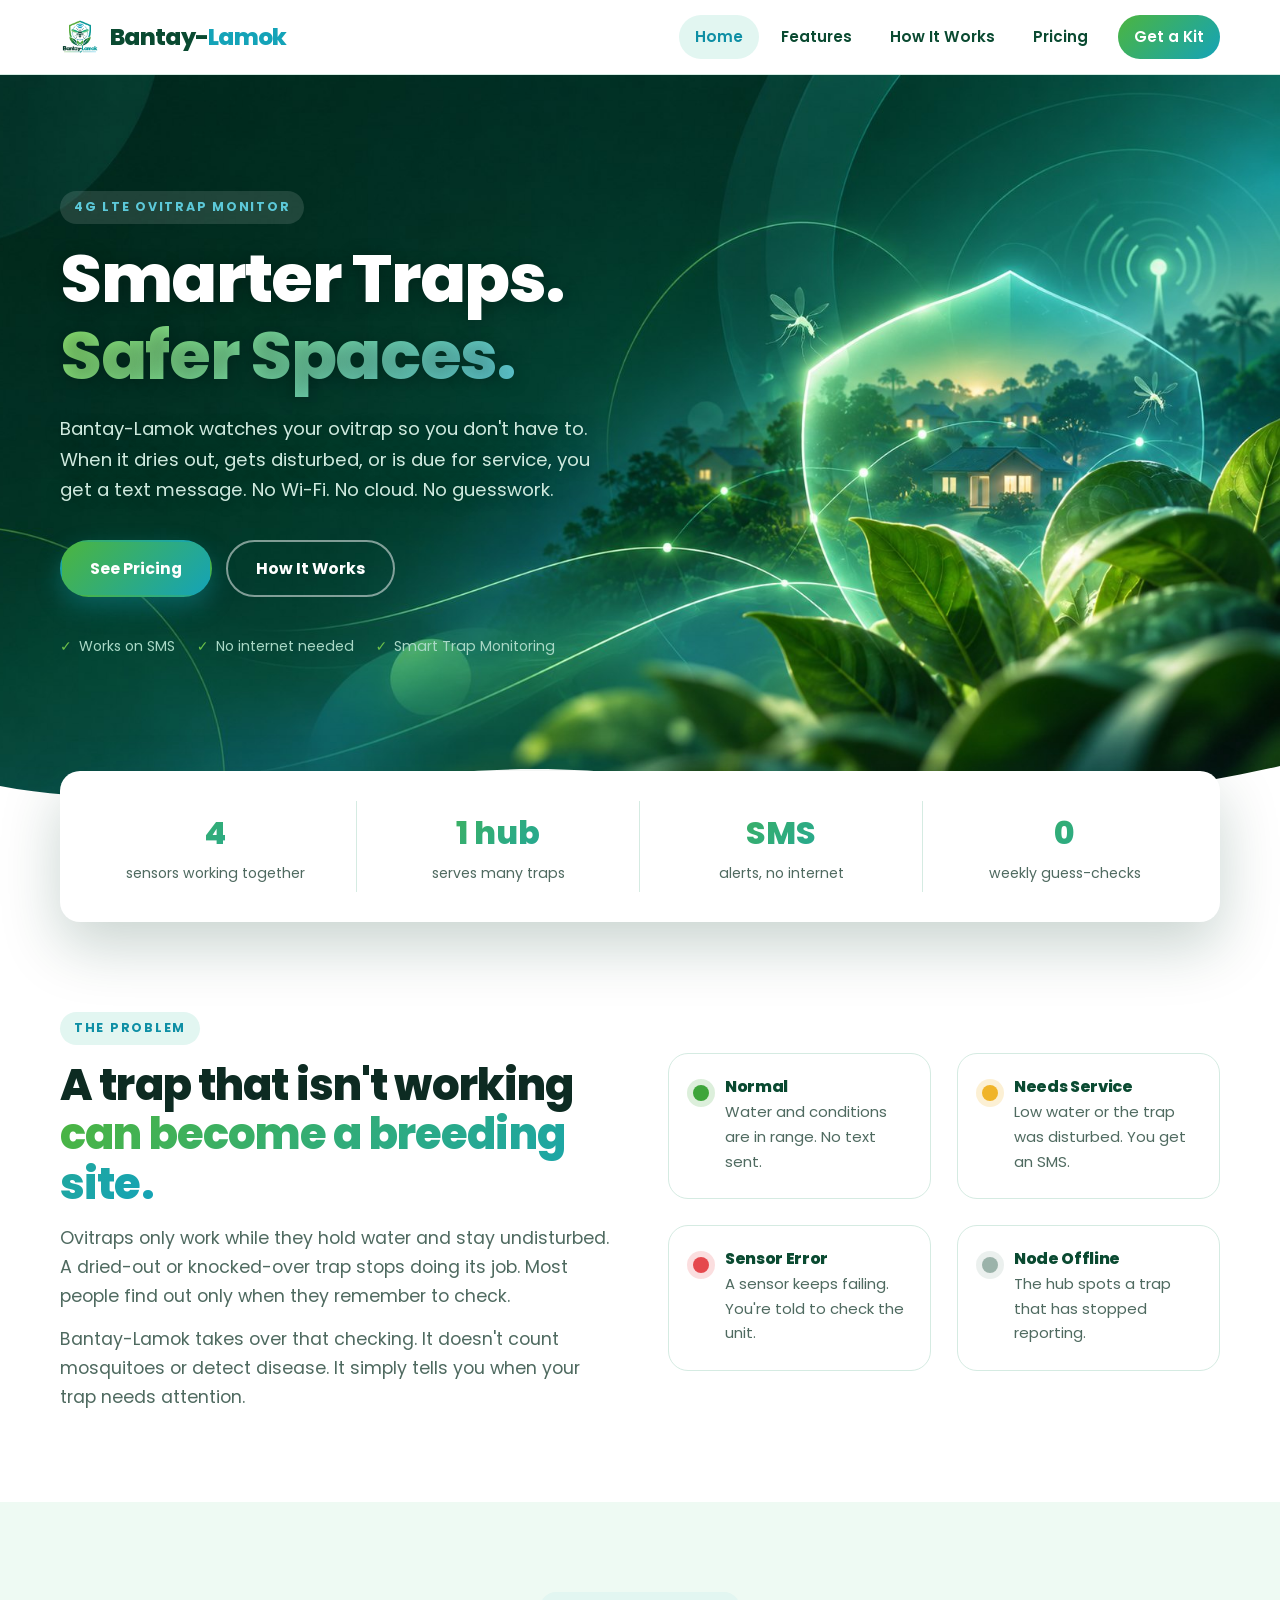
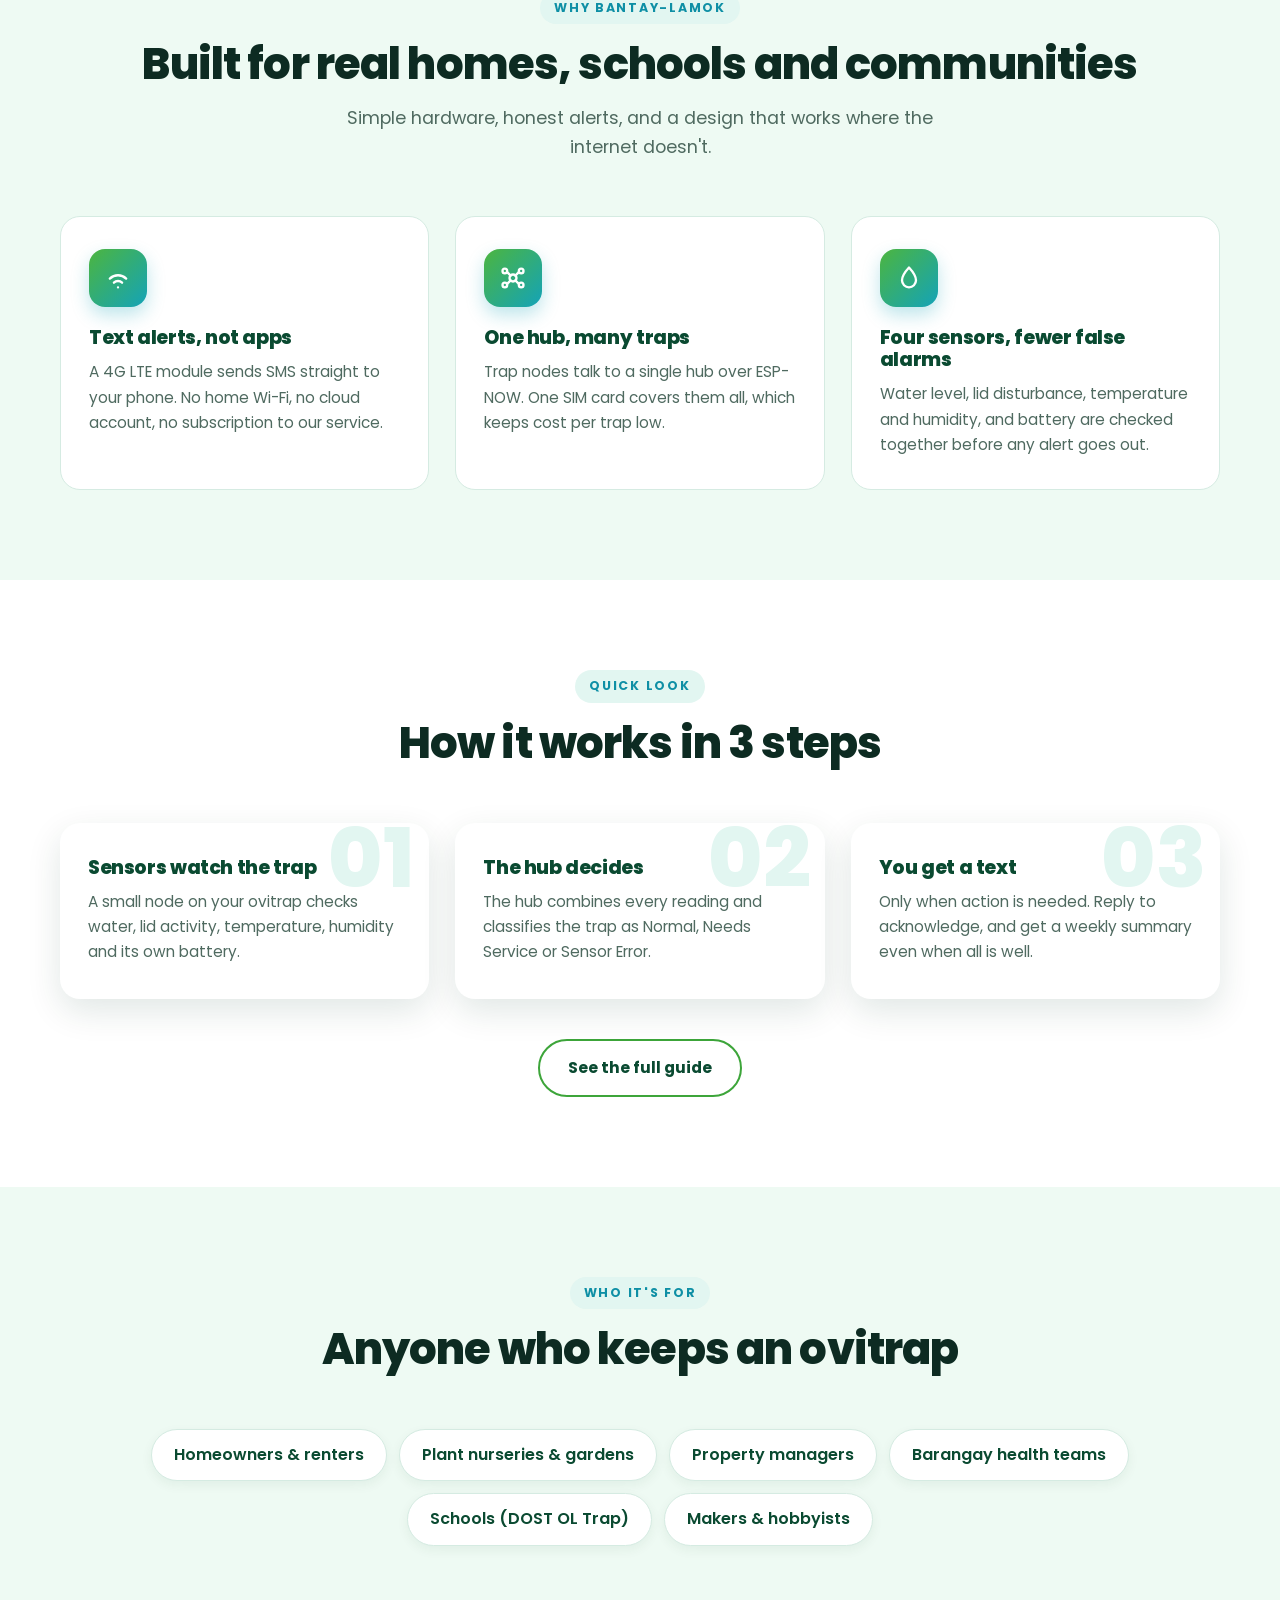
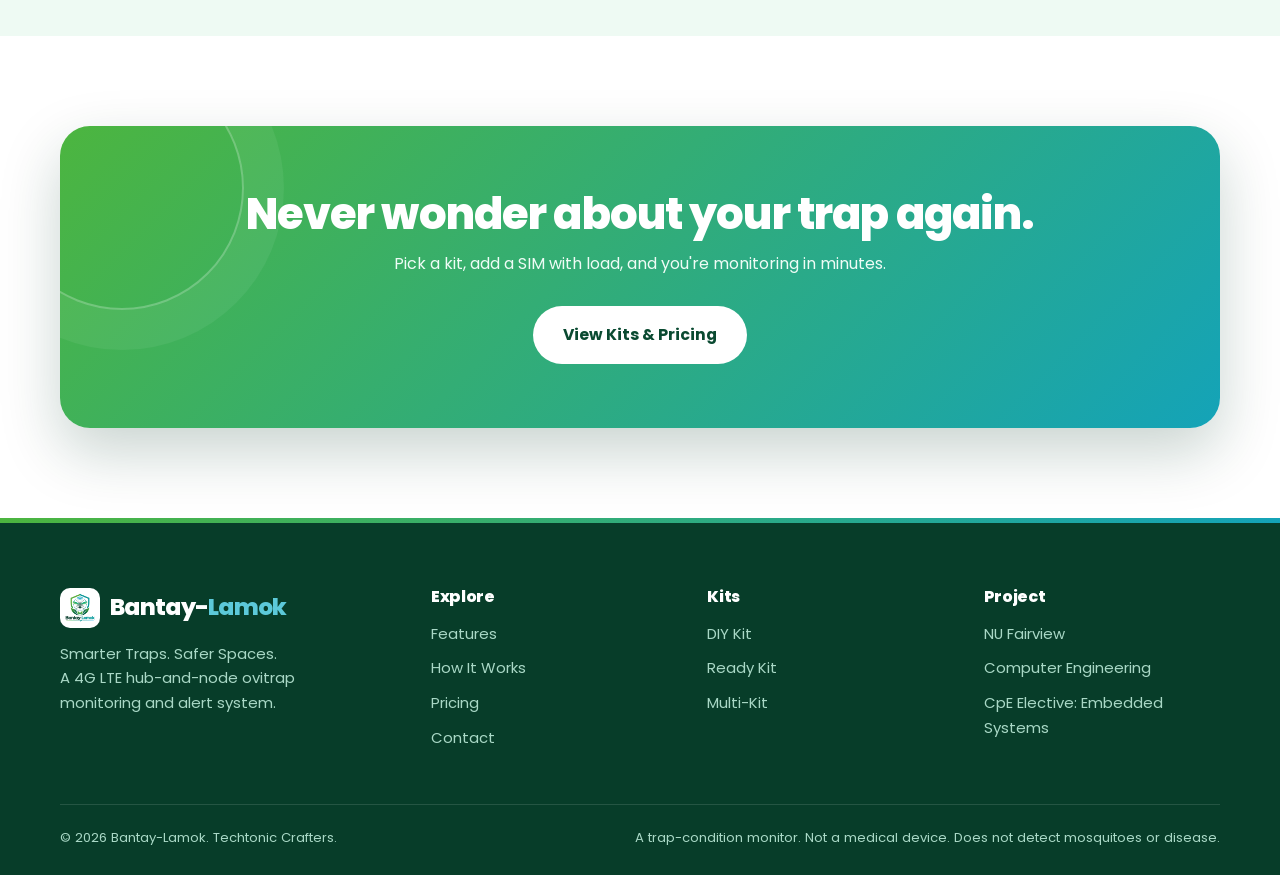
==== commit 5440329e: "Replace badge text with 'Smart Trap Monitoring'" ====
--- a/index.html
+++ b/index.html
@@ -41,7 +41,7 @@
       <div class="hero-badges">
         <span>Works on SMS</span>
         <span>No internet needed</span>
-        <span>Fits any ovitrap</span>
+        <span>Smart Trap Monitoring</span>
       </div>
     </div>
   </div>
